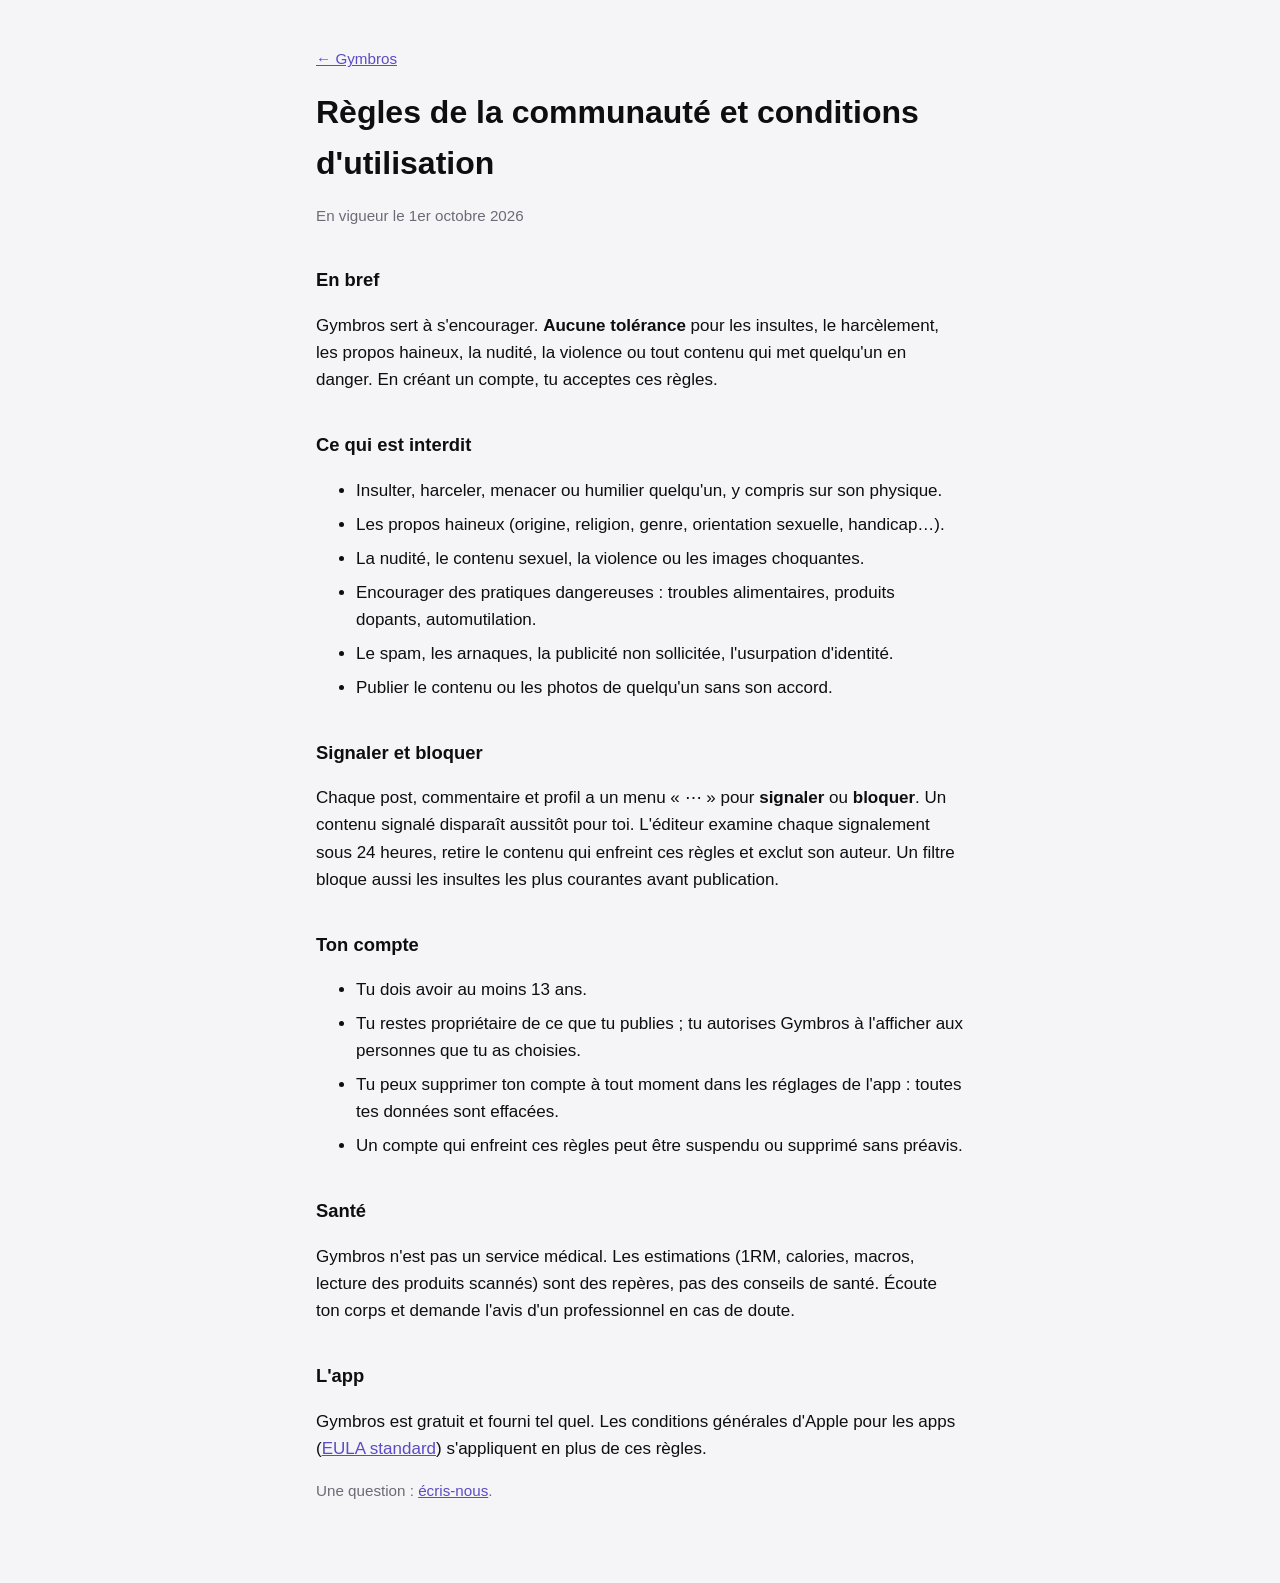
==== conditions.html @ 6d4b4207 "Site : assistance, règles de la communauté, confidentialité Co-Authored-By: Claude Opus 5.5 <noreply" ====
<!doctype html>
<html lang="fr">
<head>
<meta charset="utf-8">
<meta name="viewport" content="width=device-width, initial-scale=1">
<title>Gymbros – Règles de la communauté</title>
<link rel="stylesheet" href="style.css">
</head>
<body>
<main>
<p class="back"><a href="index.html">← Gymbros</a></p>
<h1>Règles de la communauté et conditions d'utilisation</h1>
<p class="meta">En vigueur le 1er octobre 2026</p>

<h2>En bref</h2>
<p>Gymbros sert à s'encourager. <strong>Aucune tolérance</strong> pour les insultes, le harcèlement, les propos haineux, la nudité, la violence ou tout contenu qui met quelqu'un en danger. En créant un compte, tu acceptes ces règles.</p>

<h2>Ce qui est interdit</h2>
<ul>
<li>Insulter, harceler, menacer ou humilier quelqu'un, y compris sur son physique.</li>
<li>Les propos haineux (origine, religion, genre, orientation sexuelle, handicap…).</li>
<li>La nudité, le contenu sexuel, la violence ou les images choquantes.</li>
<li>Encourager des pratiques dangereuses : troubles alimentaires, produits dopants, automutilation.</li>
<li>Le spam, les arnaques, la publicité non sollicitée, l'usurpation d'identité.</li>
<li>Publier le contenu ou les photos de quelqu'un sans son accord.</li>
</ul>

<h2>Signaler et bloquer</h2>
<p>Chaque post, commentaire et profil a un menu « ⋯ » pour <strong>signaler</strong> ou <strong>bloquer</strong>. Un contenu signalé disparaît aussitôt pour toi. L'éditeur examine chaque signalement sous 24 heures, retire le contenu qui enfreint ces règles et exclut son auteur. Un filtre bloque aussi les insultes les plus courantes avant publication.</p>

<h2>Ton compte</h2>
<ul>
<li>Tu dois avoir au moins 13 ans.</li>
<li>Tu restes propriétaire de ce que tu publies ; tu autorises Gymbros à l'afficher aux personnes que tu as choisies.</li>
<li>Tu peux supprimer ton compte à tout moment dans les réglages de l'app : toutes tes données sont effacées.</li>
<li>Un compte qui enfreint ces règles peut être suspendu ou supprimé sans préavis.</li>
</ul>

<h2>Santé</h2>
<p>Gymbros n'est pas un service médical. Les estimations (1RM, calories, macros, lecture des produits scannés) sont des repères, pas des conseils de santé. Écoute ton corps et demande l'avis d'un professionnel en cas de doute.</p>

<h2>L'app</h2>
<p>Gymbros est gratuit et fourni tel quel. Les conditions générales d'Apple pour les apps (<a href="https://www.apple.com/legal/internet-services/itunes/dev/stdeula/">EULA standard</a>) s'appliquent en plus de ces règles.</p>

<p class="meta">Une question : <a href="https://github.com/Komorebideuxiemedunom/gymbros-app/issues/new">écris-nous</a>.</p>
</main>
</body>
</html>
---- style.css ----
:root { --bg: #f5f5f7; --fg: #0e0e12; --muted: #6b6b76; --accent: #5b4bc4; --soft: #eeeafe; }
@media (prefers-color-scheme: dark) { :root { --bg: #0b0b0e; --fg: #f4f4f6; --muted: #9a9aa6; --accent: #c9bfff; --soft: #2a2540; } }
* { box-sizing: border-box; }
body { margin: 0; background: var(--bg); color: var(--fg); font: 17px/1.6 -apple-system, BlinkMacSystemFont, "Segoe UI", sans-serif; }
main { max-width: 680px; margin: 0 auto; padding: 32px 16px 64px; }
h1 { font-size: 2rem; margin: 0.2em 0; }
h2 { font-size: 1.15rem; margin-top: 2em; }
.meta, .back { color: var(--muted); font-size: 0.95rem; }
a { color: var(--accent); }
li { margin: 0.4em 0; }
.logo { width: 112px; height: 112px; }
.button { display: inline-block; background: var(--soft); color: var(--accent); padding: 12px 20px; border-radius: 16px; text-decoration: none; font-weight: 600; }
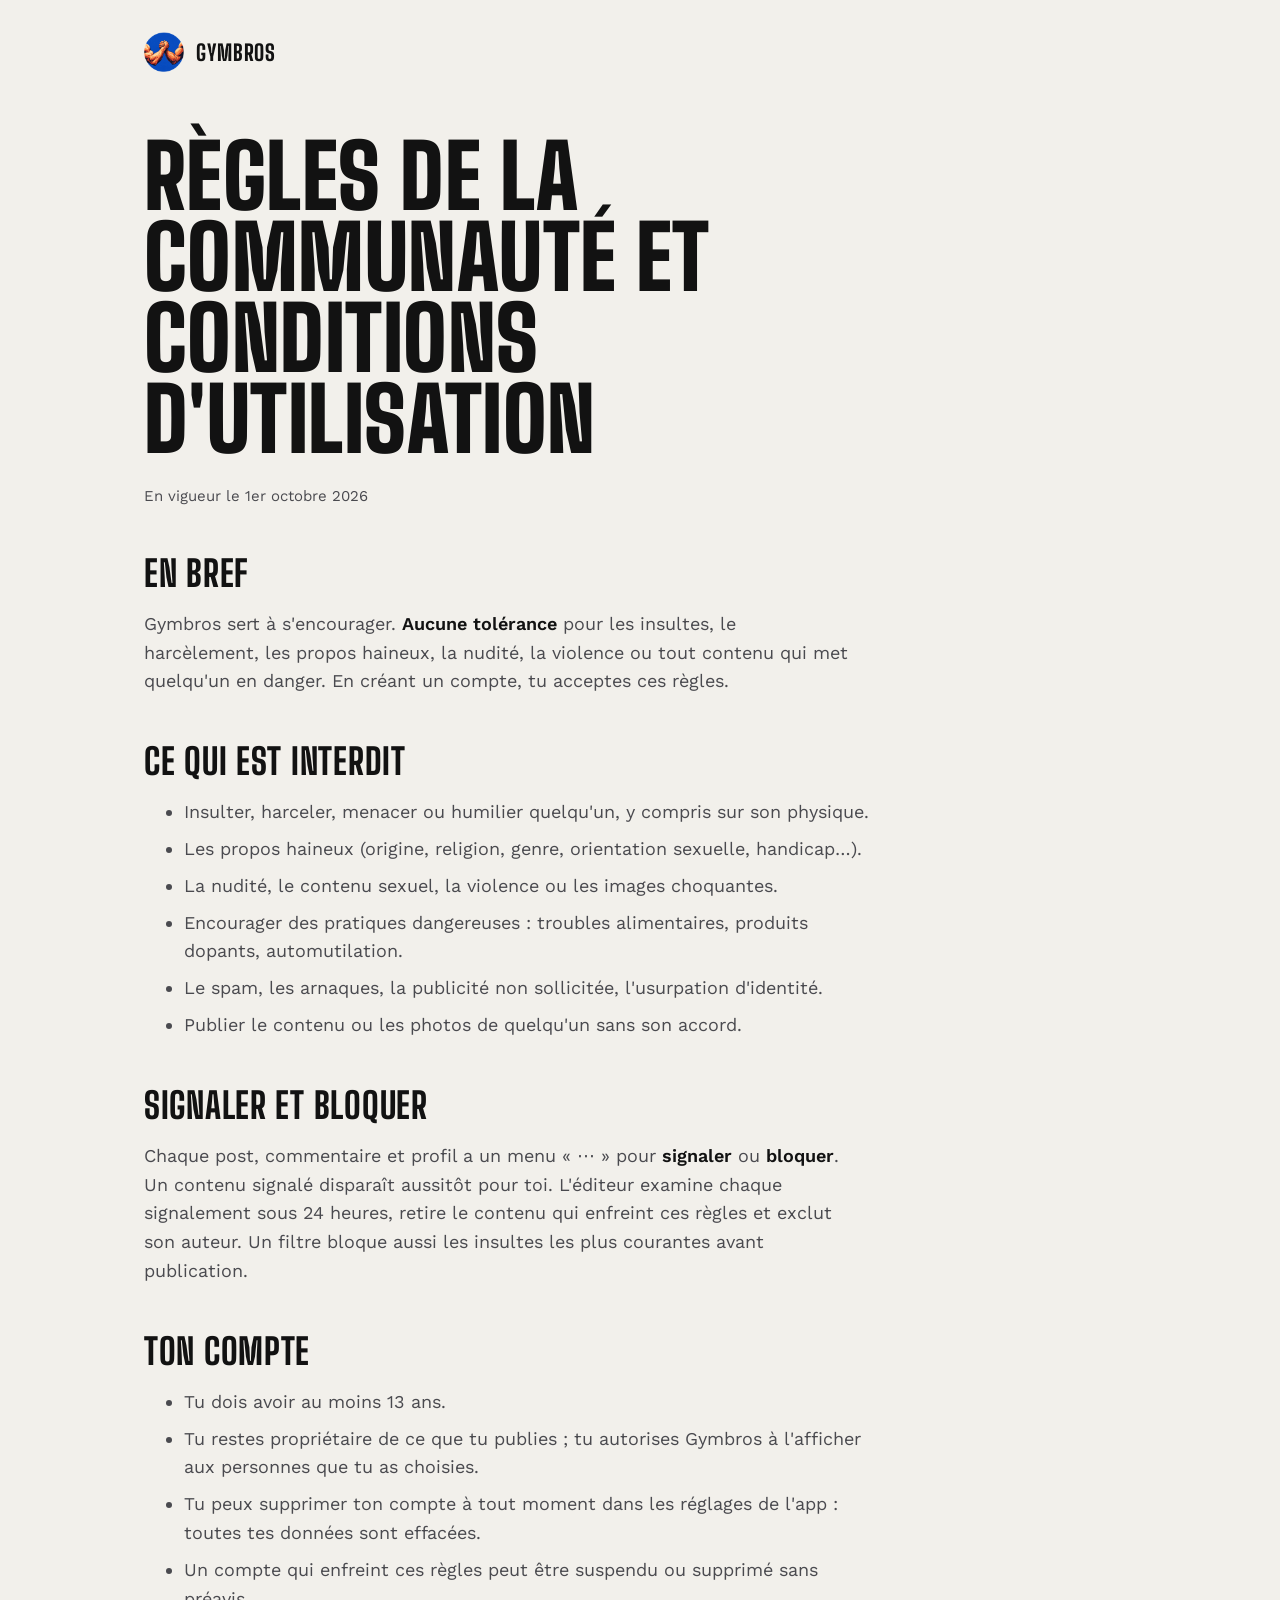
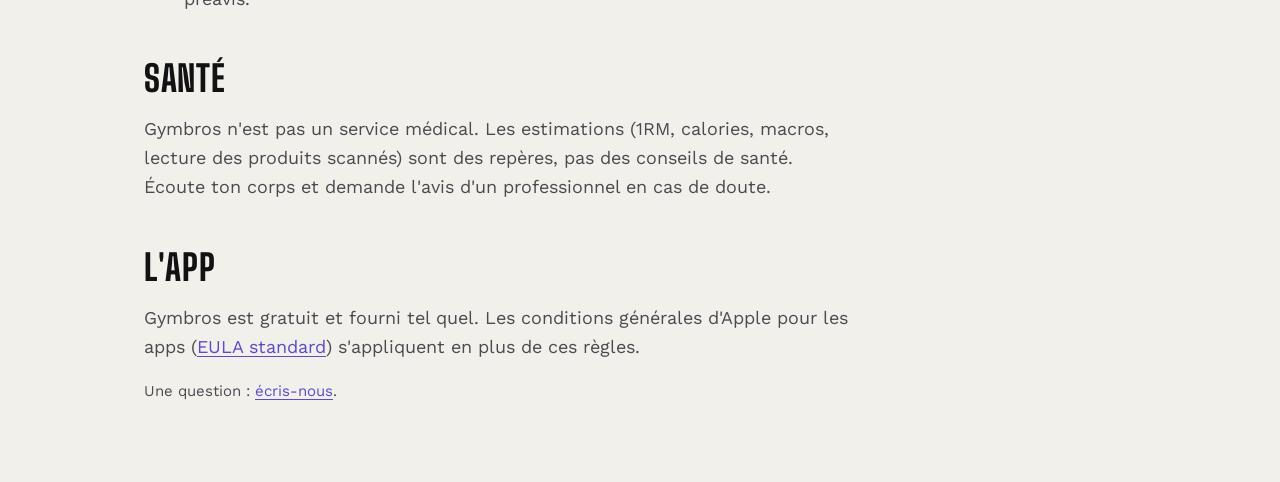
==== commit 9624103a: "Site : nouvelle identité (Big Shoulders et Work Sans, tableau des records en signature) Co-Authored-" ====
--- a/conditions.html
+++ b/conditions.html
@@ -4,11 +4,12 @@
 <meta charset="utf-8">
 <meta name="viewport" content="width=device-width, initial-scale=1">
 <title>Gymbros – Règles de la communauté</title>
+<link rel="preload" href="fonts/big-shoulders.woff2" as="font" type="font/woff2" crossorigin>
 <link rel="stylesheet" href="style.css">
 </head>
 <body>
 <main>
-<p class="back"><a href="index.html">← Gymbros</a></p>
+<a class="marque" href="index.html"><img src="logo.png" alt="">Gymbros</a>
 <h1>Règles de la communauté et conditions d'utilisation</h1>
 <p class="meta">En vigueur le 1er octobre 2026</p>
 
--- a/style.css
+++ b/style.css
@@ -1,12 +1,42 @@
-:root { --bg: #f5f5f7; --fg: #0e0e12; --muted: #6b6b76; --accent: #5b4bc4; --soft: #eeeafe; }
-@media (prefers-color-scheme: dark) { :root { --bg: #0b0b0e; --fg: #f4f4f6; --muted: #9a9aa6; --accent: #c9bfff; --soft: #2a2540; } }
-* { box-sizing: border-box; }
-body { margin: 0; background: var(--bg); color: var(--fg); font: 17px/1.6 -apple-system, BlinkMacSystemFont, "Segoe UI", sans-serif; }
-main { max-width: 680px; margin: 0 auto; padding: 32px 16px 64px; }
-h1 { font-size: 2rem; margin: 0.2em 0; }
-h2 { font-size: 1.15rem; margin-top: 2em; }
-.meta, .back { color: var(--muted); font-size: 0.95rem; }
-a { color: var(--accent); }
-li { margin: 0.4em 0; }
-.logo { width: 112px; height: 112px; }
-.button { display: inline-block; background: var(--soft); color: var(--accent); padding: 12px 20px; border-radius: 16px; text-decoration: none; font-weight: 600; }
+/* Gymbros : le tableau des records de la salle. Big Shoulders Display pour les chiffres, Work Sans pour le texte, violet de l'app. Échelle de 8 px. */
+@font-face{font-family:"Big Shoulders";src:url(fonts/big-shoulders.woff2) format("woff2");font-weight:100 900;font-display:swap}
+@font-face{font-family:"Work Sans";src:url(fonts/work-sans.woff2) format("woff2");font-weight:100 900;font-display:swap}
+:root{--bg:#F2F0EB;--fg:#121212;--muted:#4A4A4F;--accent:#5B4BC4;--craie:#FFFFFF;--trait:#D8D5CC;
+  --s1:8px;--s2:16px;--s3:24px;--s4:32px;--s6:48px;--s8:64px}
+@media (prefers-color-scheme:dark){:root{--bg:#101012;--fg:#F2F1EE;--muted:#B3B2BA;--accent:#C9BFFF;--craie:#1A1A1E;--trait:#2C2C31}}
+*{box-sizing:border-box}html{background:var(--bg)}
+body{margin:0;color:var(--fg);font:400 18px/1.6 "Work Sans",system-ui,sans-serif}
+main{max-width:1040px;margin:0 auto;padding:var(--s4) var(--s3) var(--s8)}
+a{color:var(--accent);text-underline-offset:3px}a:hover,a:focus-visible{color:var(--fg);text-decoration-thickness:2px}
+:focus-visible{outline:2px solid var(--accent);outline-offset:3px}
+p,li{color:var(--muted);max-width:64ch}strong{color:var(--fg);font-weight:600}
+.marque{display:inline-flex;align-items:center;gap:12px;color:var(--fg);text-decoration:none;font:800 22px "Big Shoulders",sans-serif;text-transform:uppercase;letter-spacing:.04em;margin-bottom:var(--s8)}
+.marque img{width:40px;height:40px}
+.back{font-size:15px;margin:0 0 var(--s3)}.meta{color:var(--muted);font-size:15px}
+h1,h2{font-family:"Big Shoulders",sans-serif;text-transform:uppercase}
+h1{font-weight:900;font-size:clamp(44px,7vw,88px);line-height:.92;letter-spacing:.005em;margin:0 0 var(--s3);max-width:18ch}
+h1.geant{font-size:clamp(88px,18vw,232px);line-height:.8}
+h2{font-weight:800;font-size:clamp(26px,3vw,36px);line-height:1;letter-spacing:.02em;margin:var(--s6) 0 var(--s2)}
+li{margin:var(--s1) 0}
+.chapeau{font-size:clamp(20px,2.2vw,26px);line-height:1.4;color:var(--fg);max-width:34ch;margin:0}
+
+/* Le tableau des records : la signature de Gymbros */
+.records{background:var(--craie);border:3px solid var(--fg);margin:var(--s6) 0 var(--s8);padding:var(--s3) var(--s4)}
+.records header{display:flex;justify-content:space-between;align-items:baseline;border-bottom:3px solid var(--fg);padding-bottom:var(--s1);font:800 20px "Big Shoulders",sans-serif;text-transform:uppercase;letter-spacing:.06em}
+.records header span{color:var(--muted);font-size:16px}
+.records table{width:100%;border-collapse:collapse}
+.records td{border-bottom:1px solid var(--trait);padding:var(--s2) 0;vertical-align:baseline}
+.records tr:last-child td{border-bottom:0}
+.records td:first-child{font-size:18px;color:var(--fg);font-weight:500}
+.records td:nth-child(2){color:var(--muted);font-size:15px}
+.records td:last-child{text-align:right;font:900 clamp(40px,5vw,64px)/1 "Big Shoulders",sans-serif;color:var(--fg)}
+.records td:last-child small{font-size:.4em;font-weight:700;margin-left:4px;color:var(--accent)}
+
+.button{display:inline-block;background:var(--fg);color:var(--bg);padding:14px 24px;text-decoration:none;font:800 20px "Big Shoulders",sans-serif;text-transform:uppercase;letter-spacing:.06em}
+.button:hover,.button:focus-visible{background:var(--accent);color:var(--bg)}
+.aide{display:flex;flex-wrap:wrap;justify-content:space-between;align-items:center;gap:var(--s3);border-top:3px solid var(--fg);border-bottom:3px solid var(--fg);padding:var(--s4) 0;margin:var(--s6) 0}
+.aide p{margin:0}
+.faq{display:grid;grid-template-columns:minmax(0,1fr) minmax(0,2fr);gap:var(--s1) var(--s6);border-top:1px solid var(--trait);padding:var(--s3) 0}
+.faq h3{margin:0;font-size:19px;line-height:1.3;font-weight:600}.faq p{margin:0}
+@media (max-width:720px){main{padding:var(--s3) var(--s2) var(--s6)}.marque{margin-bottom:var(--s6)}.faq{grid-template-columns:1fr}.records{padding:var(--s2)}.records td:nth-child(2){display:none}}
+@media (prefers-reduced-motion:reduce){*{transition:none!important}}
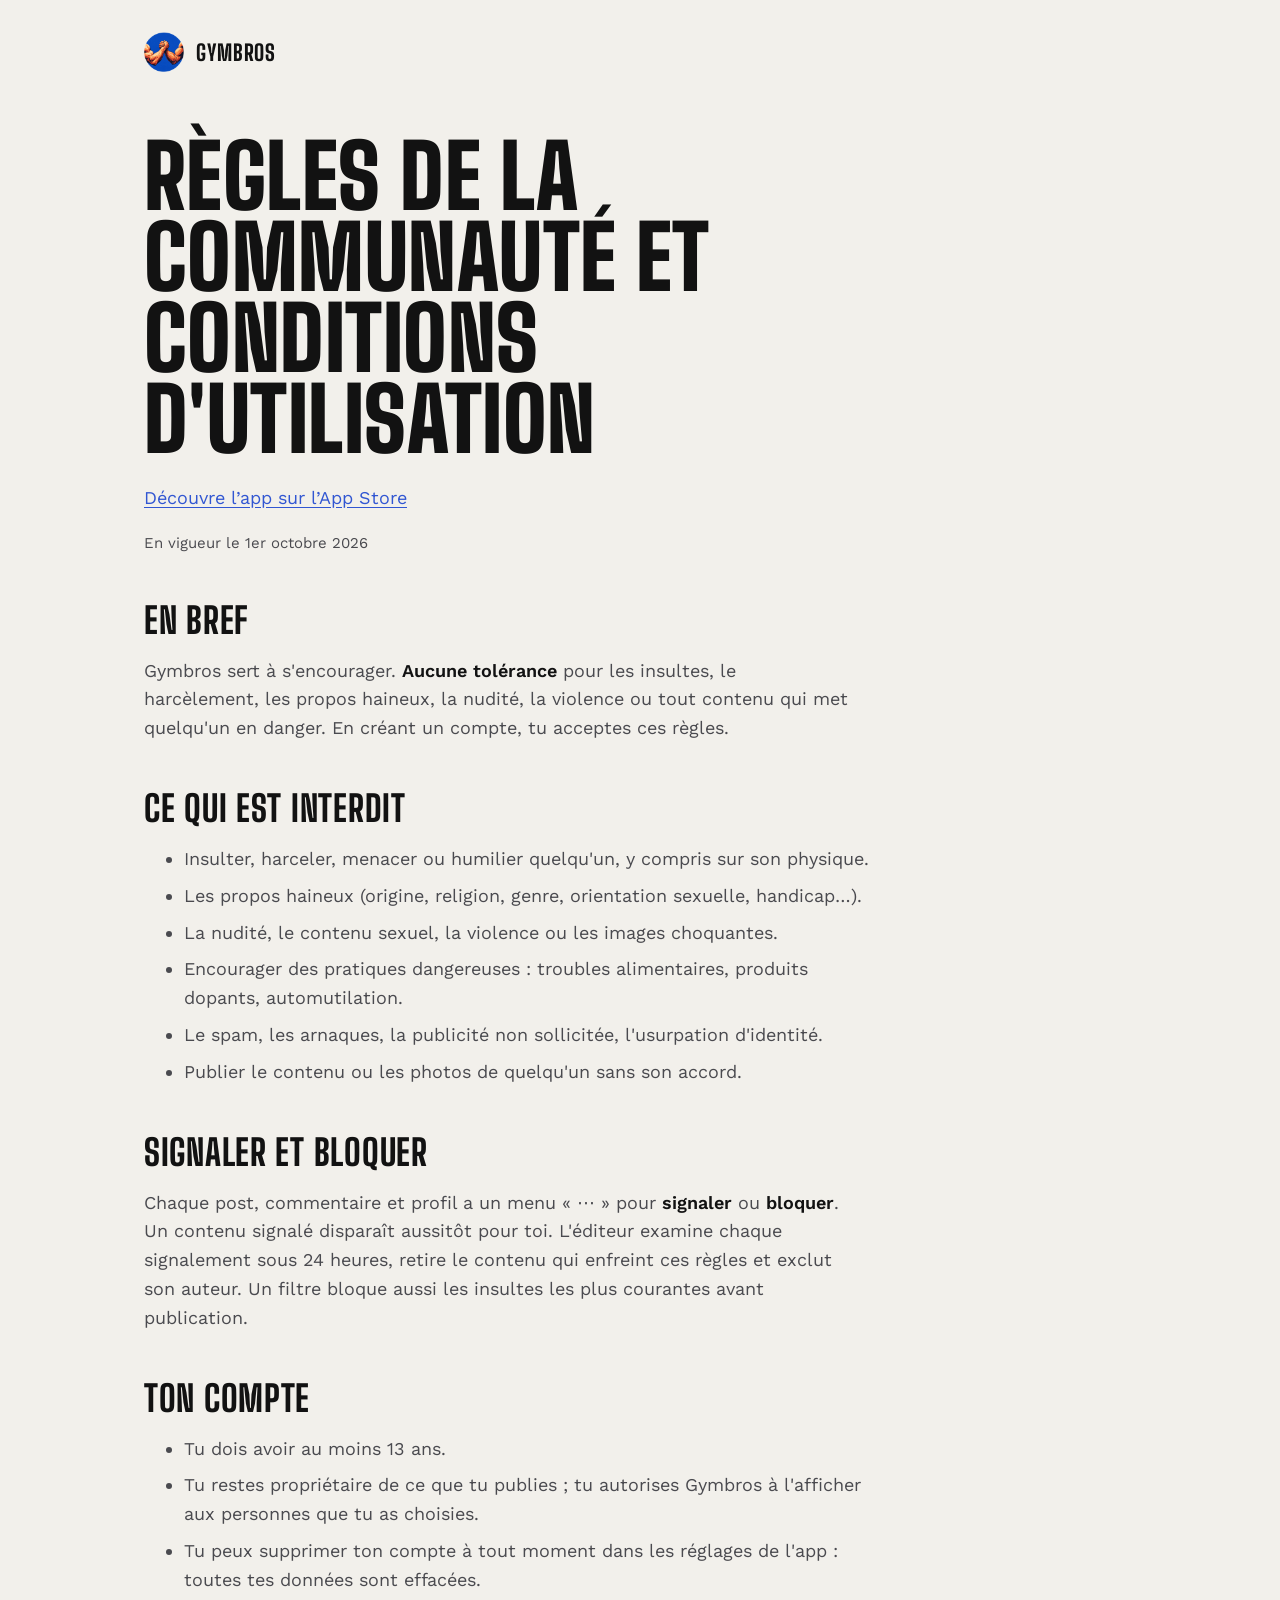
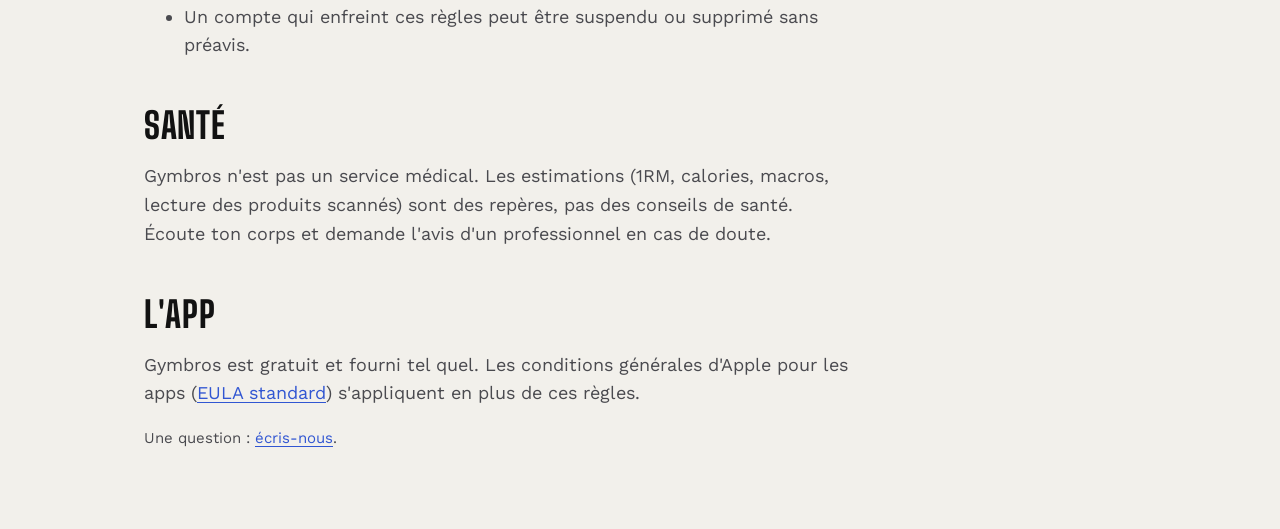
==== commit c5a64e58: "SEO : lien App Store en haut, bannière Safari (apps en vente), titres et descriptions resserrés, Ope" ====
--- a/conditions.html
+++ b/conditions.html
@@ -6,11 +6,13 @@
 <title>Gymbros – Règles de la communauté</title>
 <link rel="preload" href="fonts/big-shoulders.woff2" as="font" type="font/woff2" crossorigin>
 <link rel="stylesheet" href="style.css">
+<meta name="apple-itunes-app" content="app-id=6818079693">
 </head>
 <body>
 <main>
 <a class="marque" href="index.html"><img src="logo.png" alt="">Gymbros</a>
 <h1>Règles de la communauté et conditions d'utilisation</h1>
+<p><a href="https://apps.apple.com/fr/app/id6818079693">Découvre l’app sur l’App Store</a></p>
 <p class="meta">En vigueur le 1er octobre 2026</p>
 
 <h2>En bref</h2>
--- a/style.css
+++ b/style.css
@@ -1,13 +1,13 @@
 /* Gymbros : le tableau des records de la salle. Big Shoulders Display pour les chiffres, Work Sans pour le texte, violet de l'app. Échelle de 8 px. */
 @font-face{font-family:"Big Shoulders";src:url(fonts/big-shoulders.woff2) format("woff2");font-weight:100 900;font-display:swap}
 @font-face{font-family:"Work Sans";src:url(fonts/work-sans.woff2) format("woff2");font-weight:100 900;font-display:swap}
-:root{--bg:#F2F0EB;--fg:#121212;--muted:#4A4A4F;--accent:#5B4BC4;--craie:#FFFFFF;--trait:#D8D5CC;
+:root{--bg:#F2F0EB;--fg:#121212;--muted:#4A4A4F;--accent:#3A63F3;--accent-text:#3156D2;--craie:#FFFFFF;--trait:#D8D5CC;
   --s1:8px;--s2:16px;--s3:24px;--s4:32px;--s6:48px;--s8:64px}
-@media (prefers-color-scheme:dark){:root{--bg:#101012;--fg:#F2F1EE;--muted:#B3B2BA;--accent:#C9BFFF;--craie:#1A1A1E;--trait:#2C2C31}}
+@media (prefers-color-scheme:dark){:root{--bg:#101012;--fg:#F2F1EE;--muted:#B3B2BA;--accent:#6F8CFF;--accent-text:#6F8CFF;--craie:#1A1A1E;--trait:#2C2C31}}
 *{box-sizing:border-box}html{background:var(--bg)}
 body{margin:0;color:var(--fg);font:400 18px/1.6 "Work Sans",system-ui,sans-serif}
 main{max-width:1040px;margin:0 auto;padding:var(--s4) var(--s3) var(--s8)}
-a{color:var(--accent);text-underline-offset:3px}a:hover,a:focus-visible{color:var(--fg);text-decoration-thickness:2px}
+a{color:var(--accent-text);text-underline-offset:3px}a:hover,a:focus-visible{color:var(--fg);text-decoration-thickness:2px}
 :focus-visible{outline:2px solid var(--accent);outline-offset:3px}
 p,li{color:var(--muted);max-width:64ch}strong{color:var(--fg);font-weight:600}
 .marque{display:inline-flex;align-items:center;gap:12px;color:var(--fg);text-decoration:none;font:800 22px "Big Shoulders",sans-serif;text-transform:uppercase;letter-spacing:.04em;margin-bottom:var(--s8)}
@@ -30,10 +30,10 @@
 .records td:first-child{font-size:18px;color:var(--fg);font-weight:500}
 .records td:nth-child(2){color:var(--muted);font-size:15px}
 .records td:last-child{text-align:right;font:900 clamp(40px,5vw,64px)/1 "Big Shoulders",sans-serif;color:var(--fg)}
-.records td:last-child small{font-size:.4em;font-weight:700;margin-left:4px;color:var(--accent)}
+.records td:last-child small{font-size:.4em;font-weight:700;margin-left:4px;color:var(--accent-text)}
 
 .button{display:inline-block;background:var(--fg);color:var(--bg);padding:14px 24px;text-decoration:none;font:800 20px "Big Shoulders",sans-serif;text-transform:uppercase;letter-spacing:.06em}
-.button:hover,.button:focus-visible{background:var(--accent);color:var(--bg)}
+.button:hover,.button:focus-visible{background:var(--accent-text);color:var(--bg)}
 .aide{display:flex;flex-wrap:wrap;justify-content:space-between;align-items:center;gap:var(--s3);border-top:3px solid var(--fg);border-bottom:3px solid var(--fg);padding:var(--s4) 0;margin:var(--s6) 0}
 .aide p{margin:0}
 .faq{display:grid;grid-template-columns:minmax(0,1fr) minmax(0,2fr);gap:var(--s1) var(--s6);border-top:1px solid var(--trait);padding:var(--s3) 0}
